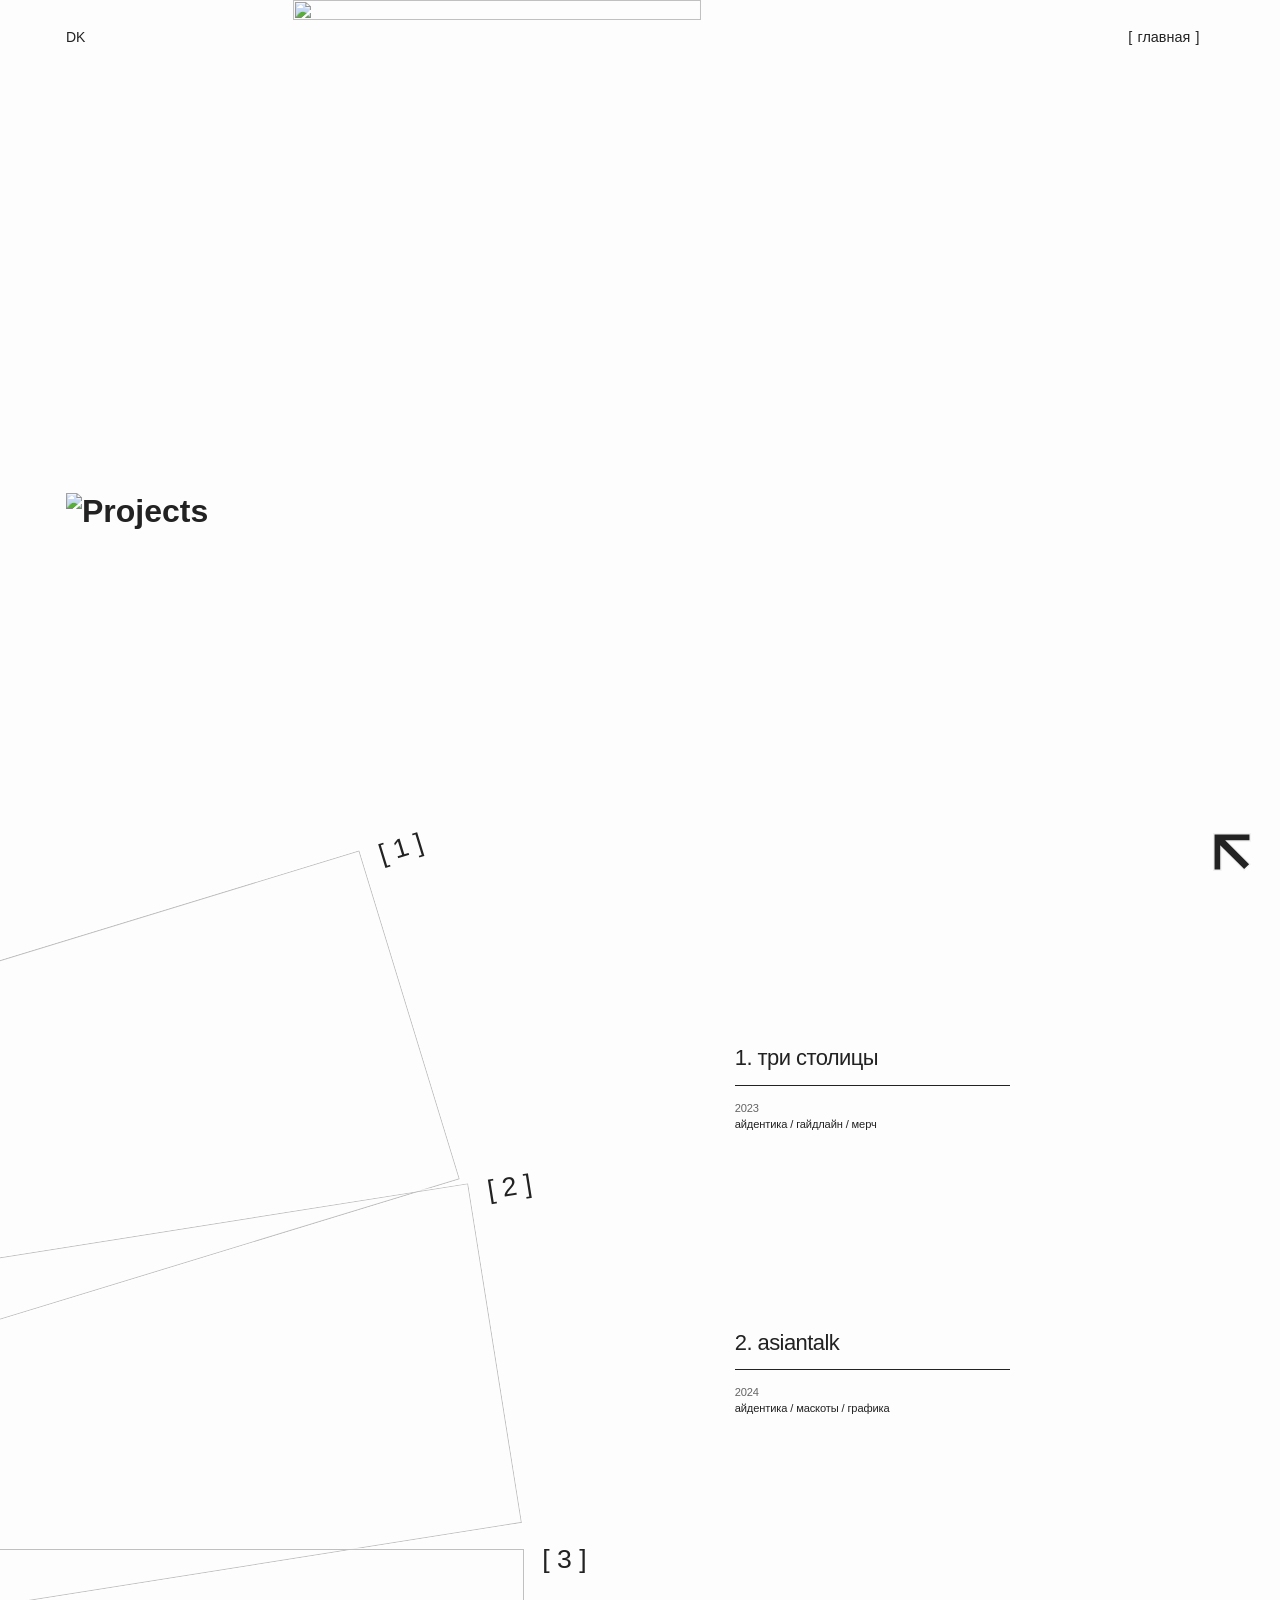
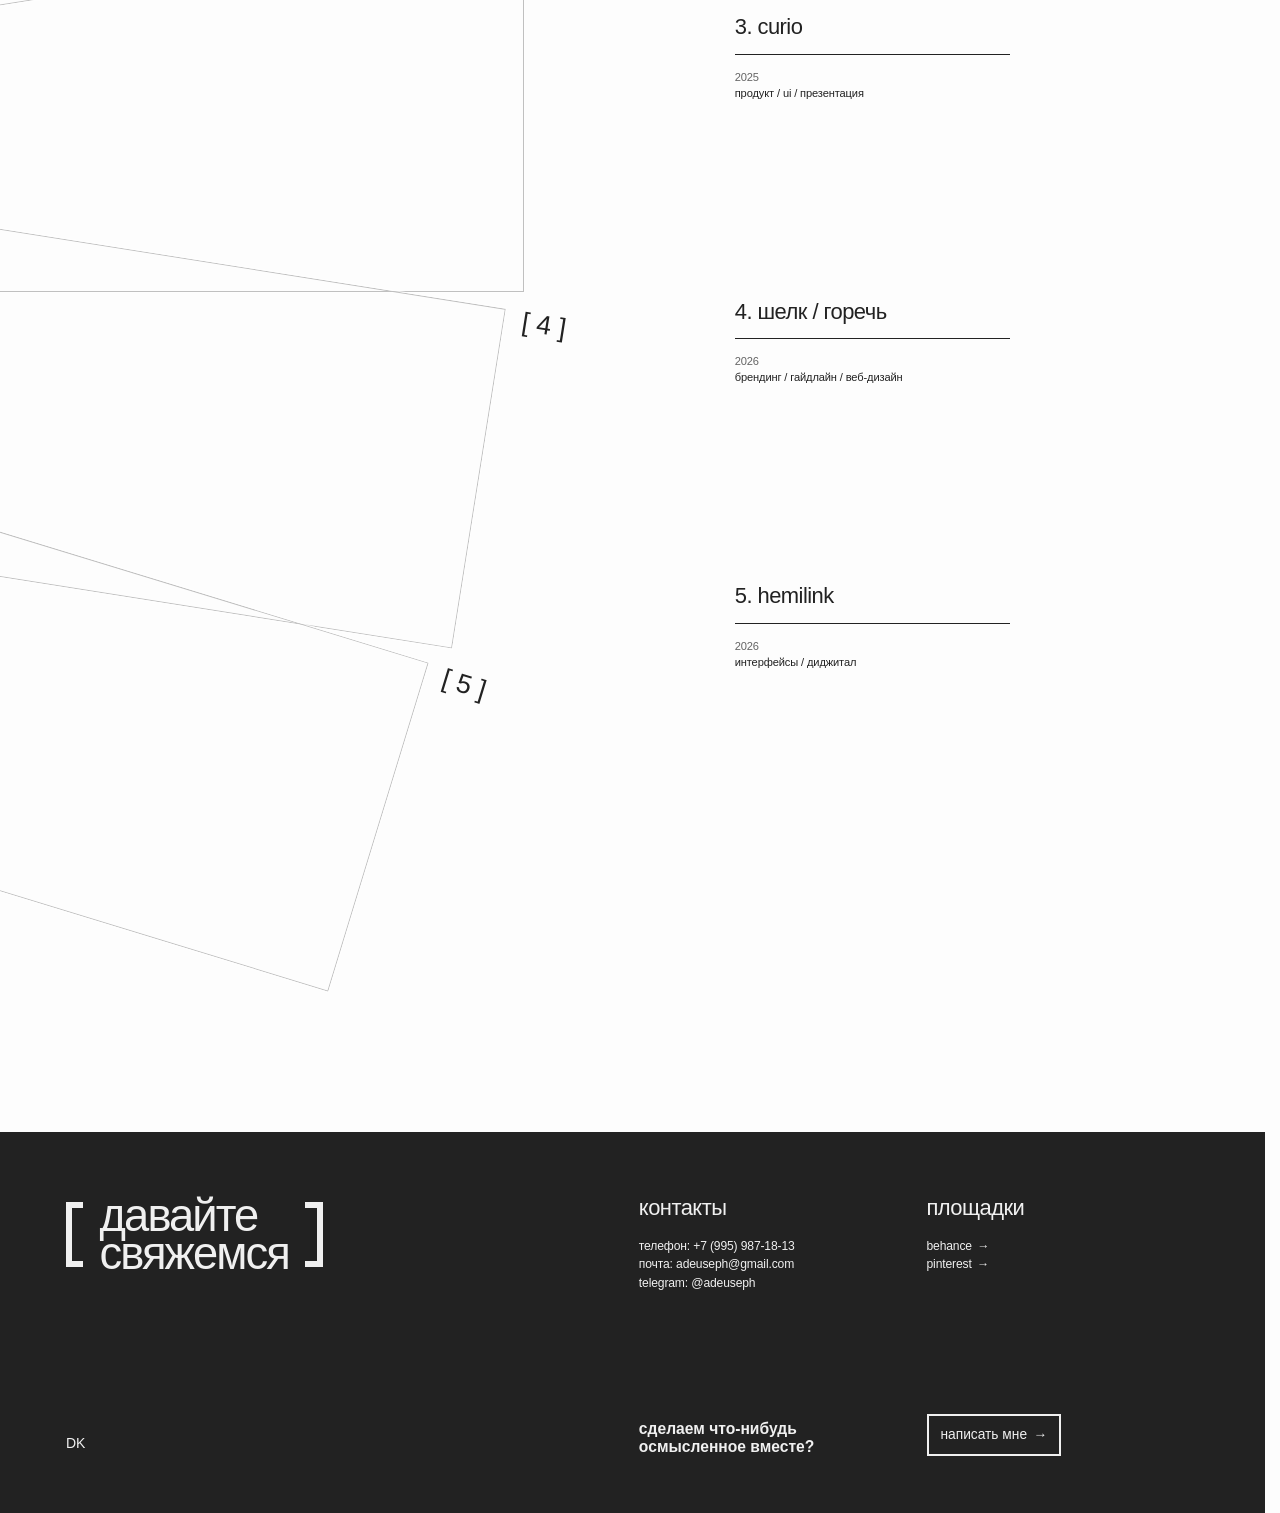
==== projects/index.html @ 337704aa "Add files via upload" ====
<!doctype html>
<html lang="ru">
<head>
  <meta charset="utf-8">
  <meta name="viewport" content="width=device-width, initial-scale=1">
  <meta name="description" content="Избранные проекты Карины: айдентика, брендинг, графика и цифровые интерфейсы.">
  <meta name="theme-color" content="#fdfdfd">
  <title>Проекты — Портфолио DK</title>
  <link rel="icon" type="image/png" sizes="61x61" href="../assets/project-index/arrow.png">
  <link rel="stylesheet" href="../styles.css">
  <link rel="stylesheet" href="../projects.css">
  <script type="module" src="../projects.js"></script>
</head>
<body id="top">
  <header class="site-header layout">
    <span class="monogram" aria-label="DK">DK</span>
    <nav class="site-nav" aria-label="Навигация">
      <a class="brackets" href="../">главная</a>
    </nav>
  </header>

  <main class="layout project-index">
    <header class="project-hero">
      <img class="project-hero-art" src="../assets/project-index/emblem.webp" width="1860" height="1057" alt="">
      <h1 class="project-wordmark" lang="en"><img src="../assets/project-index/wordmark.webp" width="2800" height="386" alt="Projects"></h1>
    </header>

    <ol class="project-showcase" aria-label="Избранные проекты" role="list">
      <li class="project-entry">
        <a class="project-link" href="./three-capitals/" data-project="three-capitals" aria-labelledby="three-capitals-title" aria-describedby="three-capitals-summary">
          <span class="project-fan-window" aria-hidden="true">
            <span class="project-card">
              <img class="project-cover" src="../assets/project-index/three-capitals.webp" width="1800" height="658" alt="">
              <span class="project-number">[ 1 ]</span>
            </span>
          </span>
          <div class="project-summary">
            <h2 id="three-capitals-title" class="project-name">1. три столицы</h2>
            <span class="project-details" id="three-capitals-summary">
              <span class="project-year">2023</span>
              <span class="project-field">айдентика / гайдлайн / мерч</span>
            </span>
          </div>
          <span class="project-direction" aria-hidden="true"></span>
        </a>
      </li>
      <li class="project-entry">
        <a class="project-link" href="./asiantalk/" data-project="asiantalk" aria-labelledby="asiantalk-title" aria-describedby="asiantalk-summary">
          <span class="project-fan-window" aria-hidden="true">
            <span class="project-card">
              <img class="project-cover" src="../assets/project-index/asiantalk.webp" width="1800" height="658" alt="">
              <span class="project-number">[ 2 ]</span>
            </span>
          </span>
          <div class="project-summary">
            <h2 id="asiantalk-title" class="project-name">2. asiantalk</h2>
            <span class="project-details" id="asiantalk-summary">
              <span class="project-year">2024</span>
              <span class="project-field">айдентика / маскоты / графика</span>
            </span>
          </div>
          <span class="project-direction" aria-hidden="true"></span>
        </a>
      </li>
      <li class="project-entry">
        <a class="project-link" href="./curio/" data-project="curio" aria-labelledby="curio-title" aria-describedby="curio-summary">
          <span class="project-fan-window" aria-hidden="true">
            <span class="project-card">
              <img class="project-cover" src="../assets/project-index/curio.webp" width="1800" height="658" alt="">
              <span class="project-number">[ 3 ]</span>
            </span>
          </span>
          <div class="project-summary">
            <h2 id="curio-title" class="project-name">3. curio</h2>
            <span class="project-details" id="curio-summary">
              <span class="project-year">2025</span>
              <span class="project-field">продукт / ui / презентация</span>
            </span>
          </div>
          <span class="project-direction" aria-hidden="true"></span>
        </a>
      </li>
      <li class="project-entry">
        <a class="project-link" href="./silk-bitterness/" data-project="silk-bitterness" aria-labelledby="silk-bitterness-title" aria-describedby="silk-bitterness-summary">
          <span class="project-fan-window" aria-hidden="true">
            <span class="project-card">
              <img class="project-cover" src="../assets/project-index/silk-bitterness.webp" width="1800" height="658" alt="">
              <span class="project-number">[ 4 ]</span>
            </span>
          </span>
          <div class="project-summary">
            <h2 id="silk-bitterness-title" class="project-name">4. шелк / горечь</h2>
            <span class="project-details" id="silk-bitterness-summary">
              <span class="project-year">2026</span>
              <span class="project-field">брендинг / гайдлайн / веб-дизайн</span>
            </span>
          </div>
          <span class="project-direction" aria-hidden="true"></span>
        </a>
      </li>
      <li class="project-entry">
        <a class="project-link" href="./hemilink/" data-project="hemilink" aria-labelledby="hemilink-title" aria-describedby="hemilink-summary">
          <span class="project-fan-window" aria-hidden="true">
            <span class="project-card">
              <img class="project-cover" src="../assets/project-index/hemilink.webp" width="1800" height="658" alt="">
              <span class="project-number">[ 5 ]</span>
            </span>
          </span>
          <div class="project-summary">
            <h2 id="hemilink-title" class="project-name">5. hemilink</h2>
            <span class="project-details" id="hemilink-summary">
              <span class="project-year">2026</span>
              <span class="project-field">интерфейсы / диджитал</span>
            </span>
          </div>
          <span class="project-direction" aria-hidden="true"></span>
        </a>
      </li>
    </ol>
  </main>

  <footer class="site-footer" id="contacts" aria-labelledby="contacts-title">
    <div class="footer-grid layout">
      <h2 class="section-title footer-title brackets" id="contacts-title"><span>давайте<br>свяжемся</span></h2>
      <section class="footer-contacts" aria-labelledby="contact-links-title">
        <h3 id="contact-links-title">контакты</h3>
        <address>
          <a href="tel:+79959871813">телефон: +7 (995) 987-18-13</a>
          <a href="mailto:adeuseph@gmail.com">почта: adeuseph@gmail.com</a>
          <a href="https://t.me/adeuseph">telegram: @adeuseph</a>
        </address>
      </section>
      <section class="footer-socials" aria-labelledby="socials-title">
        <h3 id="socials-title">площадки</h3>
        <ul role="list">
          <li><a data-social="behance" href="https://www.behance.net/adeuseph">behance <span aria-hidden="true">→</span></a></li>
          <li><a data-social="pinterest" href="https://pin.it/48J7CVBKO">pinterest <span aria-hidden="true">→</span></a></li>
        </ul>
      </section>
      <a class="monogram footer-monogram" href="#top" aria-label="DK, наверх">DK</a>
      <p class="footer-invite">сделаем что-нибудь<br>осмысленное вместе?</p>
      <a class="contact-button" href="mailto:adeuseph@gmail.com" data-contact-open><span>написать мне <span aria-hidden="true">→</span></span></a>
    </div>
  </footer>

  <a class="back-to-top" href="#top" aria-label="Наверх" title="Наверх"></a>

  <dialog class="contact-dialog" id="contact-dialog" aria-labelledby="dialog-title">
    <form method="dialog" class="dialog-dismiss">
      <button type="submit" aria-label="Закрыть форму" autofocus>×</button>
    </form>
    <h2 class="section-title brackets" id="dialog-title">напишите мне</h2>
    <p>Оставьте почту или другой контакт, чтобы я могла ответить.</p>
    <form class="contact-form">
      <label>Имя <input type="text" name="name" autocomplete="name" maxlength="100"></label>
      <label>Почта или другой контакт <input type="text" name="contact" required pattern=".*\S.*" maxlength="150" placeholder="Email, Telegram или телефон"></label>
      <label>Сообщение <textarea name="message" rows="3" maxlength="1500"></textarea></label>
      <button type="submit" class="form-submit brackets">открыть письмо</button>
      <p class="form-note">Форма составит письмо для&nbsp;отправки через&nbsp;вашу почту.</p>
    </form>
  </dialog>

  <dialog class="contact-dialog project-preview" id="project-preview" aria-labelledby="project-preview-title">
    <form method="dialog" class="dialog-dismiss">
      <button type="submit" aria-label="Закрыть окно">×</button>
    </form>
    <h2 class="section-title" id="project-preview-title">Проект</h2>
    <p class="project-preview-details"></p>
    <p class="form-note">Страница проекта готовится.</p>
  </dialog>
</body>
</html>
---- styles.css ----
@font-face {
  font-family: "Archivo Black";
  src: url("./assets/archivo-black.woff2") format("woff2");
  font-style: normal;
  font-weight: 400;
  font-display: swap;
}

@font-face {
  font-family: "Wix Madefor Display";
  src: url("./assets/wix-latin.woff2") format("woff2");
  font-style: normal;
  font-weight: 400 800;
  font-display: swap;
}

@font-face {
  font-family: "Wix Madefor Display";
  src: url("./assets/wix-cyrillic.woff2") format("woff2");
  font-style: normal;
  font-weight: 400 800;
  font-display: swap;
  unicode-range: U+0301, U+0400-045F, U+0490-0491, U+04B0-04B1, U+2116;
}

@font-face {
  font-family: "Handil Pro";
  src: url("./assets/handil-pro-medium.otf") format("opentype");
  font-style: normal;
  font-weight: 500;
  font-display: swap;
}

:root {
  color-scheme: light;
  --paper: #fdfdfd;
  --ink: #222222;
  --blue: #234dce;
  --blue-pressed: #142b80;
  --display: "Handil Pro", "Wix Madefor Display", Arial, sans-serif;
  --body: "Wix Madefor Display", Arial, sans-serif;
  --archivo: "Archivo Black", "Arial Black", sans-serif;
  font-family: var(--body);
  color: var(--ink);
  background: var(--paper);
}

*, *::before, *::after { box-sizing: border-box; }
html { scroll-behavior: smooth; scrollbar-gutter: stable; }
body { margin: 0; overflow-x: clip; }
main { --copy-size-reduction: 1px; }
[hidden] { display: none !important; }
a { color: inherit; text-decoration: none; }
button, input, textarea { font: inherit; }
button { cursor: pointer; }
p, figure, h1, h2, h3, ul { margin: 0; }
ul { list-style: none; padding: 0; }
img { max-width: 100%; }
:focus-visible { outline: 2px solid var(--blue); outline-offset: 5px; }
::selection { color: var(--ink); background: #cbd8ff; }

.visually-hidden {
  position: absolute;
  width: 1px;
  height: 1px;
  overflow: hidden;
  clip-path: inset(50%);
  white-space: nowrap;
}

.layout {
  width: min(89.6%, 1500px);
  margin-inline: auto;
  container-type: inline-size;
}

.site-header {
  position: relative;
  z-index: 2;
  display: flex;
  align-items: center;
  justify-content: space-between;
  padding-block: 17px;
}

.monogram, .hero-caption { font: 400 0.875rem/1 var(--archivo); }
.monogram { display: inline-flex; align-items: center; min-height: 40px; }
.site-nav { display: flex; gap: clamp(12px, 2.1vw, 33px); }
.site-nav a {
  display: inline-flex;
  align-items: center;
  min-height: 40px;
  font: 500 0.9rem/1 var(--display);
}

.brackets {
  --bracket-gap: 0.36em;
  display: inline-flex;
  align-items: center;
  gap: var(--bracket-gap);
}

.brackets::before { content: "["; }
.brackets::after { content: "]"; }

.hero {
  position: relative;
  isolation: isolate;
  margin-top: max(32px, calc(12.65cqw - 74px));
}

.hero-caption { position: relative; font-size: 1.0625rem; margin-bottom: 0.38em; }
.wordmark {
  position: relative;
  width: 85.5%;
  aspect-ratio: 2.045;
  font-weight: 400;
}

.wordmark canvas {
  position: absolute;
  inset: 0;
  display: block;
  width: 100%;
  height: 100%;
  opacity: 0;
  pointer-events: none;
  transition: opacity 460ms ease-out;
}

.wordmark.is-revealed canvas { opacity: 1; transition-duration: 190ms; }
.wordmark-image { display: block; width: 100%; height: 100%; }

.hero-art {
  position: absolute;
  z-index: -1;
  top: -14.1cqw;
  left: 36.5%;
  width: 65.2%;
  max-width: none;
  height: auto;
  pointer-events: none;
}

.about { margin-top: 11.65cqw; scroll-margin-top: 24px; }
.section-title {
  font: 500 clamp(2rem, 4cqw, 4.1rem)/0.98 var(--display);
  letter-spacing: -0.042em;
}

.about-grid {
  --hello-width: clamp(5.3rem, 9.3cqw, 8rem);
  --hello-gap: 0.2rem;
  display: grid;
  grid-template-columns: minmax(0, 54%) minmax(0, 1fr);
  gap: 5%;
  margin-top: 5.1cqw;
}

.credentials {
  display: grid;
  grid-template-columns: repeat(2, minmax(0, 1fr));
  align-items: start;
  align-content: start;
  gap: 3.95cqw 1.4cqw;
  padding: calc(var(--hello-width) * 118 / 320 + var(--hello-gap)) 0 0 2.9cqw;
}

.credential {
  display: grid;
  grid-template-columns: 4.4cqw minmax(0, 1fr);
  align-items: center;
  gap: 1.25cqw;
}
.credential h3, .profile h3, .footer-grid h3, .project-name, .case-subheading {
  font: 500 clamp(1.06rem, 1.94cqw, 1.85rem)/1.04 var(--display);
  letter-spacing: -0.025em;
}
.credential p, .credential ul, .profile-copy, .projects p, .footer-contacts address, .footer-socials ul, .project-details, .case-copy {
  font-size: calc(clamp(0.75rem, 1.07cqw, 1rem) - var(--copy-size-reduction, 0px));
  line-height: 1.2;
  letter-spacing: -0.012em;
  font-weight: 500;
}

.credential h3 + * { margin-top: 0.62em; }
.credential p + p, .profile-copy p + p { margin-top: 0.68em; }
.dates, .project-year { color: #646464; }
.credential-icon {
  display: block;
  width: 100%;
  height: auto;
  aspect-ratio: 1;
  object-fit: contain;
}

.profile { min-width: 0; }
.hello {
  display: block;
  width: var(--hello-width);
  height: auto;
  margin-bottom: var(--hello-gap);
}
.profile-copy { max-width: 27cqw; margin-top: 0.62em; }
.profile-visual {
  position: relative;
  width: 78%;
  margin-top: 1.75cqw;
  padding-bottom: 6cqw;
}

.portrait { display: block; width: 75%; height: auto; }
.portrait-mark {
  position: absolute;
  right: 0;
  bottom: 0;
  width: 52%;
  height: auto;
}

.projects {
  margin-top: 5.3cqw;
  padding-bottom: 11.5cqw;
  scroll-margin-top: 24px;
}

.projects-link {
  display: inline-block;
  width: 7.1em;
  max-width: 100%;
  vertical-align: top;
}
.projects-label { display: block; width: 100%; height: auto; }
.projects p { max-width: 33cqw; margin-top: 1.2cqw; }

.site-footer {
  --footer-ink: #f0f0f0;
  background: var(--ink);
  color: var(--footer-ink);
}
.footer-grid {
  display: grid;
  grid-template-columns: 2.045fr 1fr 1fr;
  align-items: start;
  column-gap: 1.15cqw;
  row-gap: 9.5cqw;
  padding-block: 5.1cqw 4.5cqw;
}

.footer-title { justify-self: start; line-height: 0.83; }
.footer-title::before, .footer-title::after {
  content: "";
  flex: none;
  width: 0.38em;
  height: 1.43em;
  border: 0.14em solid currentColor;
}
.footer-title::before { border-right-width: 0; }
.footer-title::after { border-left-width: 0; }
.footer-grid h3 { margin-bottom: 0.75em; }
.footer-contacts address { font-style: normal; }
.footer-contacts a, .footer-socials a { display: block; width: fit-content; padding-block: 2px; }
.footer-socials a span { margin-left: 0.15em; }
.footer-invite { align-self: end; font: 600 clamp(0.95rem, 1.38cqw, 1.35rem)/1.14 var(--body); }
.footer-monogram { align-self: end; min-height: 25px; }
.contact-button {
  display: inline-flex;
  align-items: center;
  justify-self: start;
  min-height: 42px;
  border: 2px solid currentColor;
  padding: 0.55em 0.87em;
  font: 500 clamp(0.86rem, 1.2cqw, 1.1rem)/1 var(--display);
  transition: background 150ms ease, color 150ms ease;
}
.contact-button span span { margin-left: 0.2em; }
.site-footer :focus-visible { outline-color: #b8c7ff; }

.back-to-top {
  position: fixed;
  right: calc(clamp(0.75rem, 2vw, 1.5rem) + env(safe-area-inset-right, 0px));
  bottom: calc(clamp(0.75rem, 2vw, 1.5rem) + env(safe-area-inset-bottom, 0px));
  z-index: 3;
  display: grid;
  place-items: center;
  width: 3rem;
  height: 3rem;
  color: var(--ink);
}

.back-to-top::before, .back-to-top::after {
  content: "";
  grid-area: 1 / 1;
  width: clamp(1.95rem, 3vw, 2.375rem);
  aspect-ratio: 1;
  transform: rotate(0.5turn);
}
.back-to-top::before {
  background: #f0f0f0;
  clip-path: polygon(0 18%, 18% 0, 77% 59%, 77% 0, 100% 0, 100% 100%, 0 100%, 0 77%, 59% 77%);
}
.back-to-top::after {
  background: currentColor;
  clip-path: polygon(5% 18%, 18% 5%, 81% 68%, 81% 4%, 96% 4%, 96% 96%, 4% 96%, 4% 81%, 68% 81%);
}

.contact-dialog {
  width: min(100% - 2rem, 31rem);
  max-height: 90dvh;
  margin: auto;
  padding: clamp(1.25rem, 5vw, 2.25rem);
  color: var(--ink);
  background: var(--paper);
  border: 1px solid var(--ink);
}
.contact-dialog::backdrop { background: rgb(15 19 28 / 59%); }
body:has(.contact-dialog[open]) { overflow: hidden; }
.contact-dialog .section-title { font-size: clamp(1.65rem, 5vw, 2.2rem); padding-right: 2rem; }
.contact-dialog > p { margin-top: 0.75rem; }
.dialog-dismiss { position: absolute; top: 0.55rem; right: 0.55rem; }
.dialog-dismiss button {
  width: 42px;
  height: 42px;
  border: none;
  background: transparent;
  color: inherit;
  font-size: 1.7rem;
}
.contact-form { display: grid; gap: 0.9rem; margin-top: 1.35rem; }
.contact-form label { display: grid; gap: 0.35rem; font-weight: 650; }
.contact-form input, .contact-form textarea {
  width: 100%;
  padding: 0.65rem 0.7rem;
  border: 1px solid #777d87;
  border-radius: 0;
  color: inherit;
  background: white;
  font-weight: 500;
  font-size: 1rem;
}
.contact-form textarea { resize: vertical; }
.contact-form ::placeholder { color: var(--ink); opacity: 1; }
.form-submit {
  justify-self: start;
  border: 1px solid var(--ink);
  background: var(--ink);
  color: #fff;
  padding: 0.7rem 0.85rem;
  font-weight: 750;
}
.form-note { font-size: 0.86rem; }

@media (hover: hover) {
  .site-nav a:hover, .back-to-top:hover, .dialog-dismiss button:hover { color: var(--blue); }
  .projects-link:hover .projects-label { filter: url("./assets/project-label-colors.svg#hover"); }
  .site-footer a:not(.contact-button):hover { color: #c6d4fb; }
  .footer-contacts a:hover, .footer-socials a:hover { text-decoration: underline; }
  .contact-button:hover {
    background-color: var(--footer-ink);
    border-color: var(--footer-ink);
    color: var(--ink);
  }
  .form-submit:hover { background-color: var(--blue); border-color: var(--blue); }
}

.site-nav a:active, .back-to-top:active, .dialog-dismiss button:active { color: var(--blue-pressed); }
.projects-link:active .projects-label { filter: url("./assets/project-label-colors.svg#active"); }
.site-footer a:not(.contact-button):active { color: #98b3fa; }
.contact-button:active {
  background-color: #a9bff7;
  border-color: #a9bff7;
  color: var(--ink);
  transition-duration: 0s;
}
.form-submit:active { background-color: var(--blue-pressed); border-color: var(--blue-pressed); }

@media (forced-colors: active) {
  .back-to-top::before { background: Canvas; forced-color-adjust: none; }
  .back-to-top::after { background: LinkText; forced-color-adjust: none; }
}

@media (max-width: 900px) {
  .about-grid { grid-template-columns: minmax(0, 55%) minmax(0, 1fr); gap: 4%; }
  .credentials { padding-left: 0; gap: 4cqw 2cqw; }
  .profile-copy { max-width: 100%; }
  .profile-visual { width: 95%; }
  .projects p { max-width: 60%; }
}

@media (max-width: 680px) {
  .layout { width: calc(100% - 2.5rem); }
  .site-header { padding-block: 8px; gap: 0.55rem; }
  .site-nav { gap: clamp(0.36rem, 2.4vw, 1rem); }
  .site-nav a { --bracket-gap: 0.25em; min-height: 44px; white-space: nowrap; font-size: clamp(0.68rem, 3.25vw, 0.9rem); }
  .hero { margin-top: clamp(2.5rem, 12cqw, 4.8rem); }
  .monogram { font-size: 0.78rem; }
  .hero-caption { font-size: 0.97rem; }
  .wordmark { width: 100%; }
  .hero-art { top: -10cqw; left: 40%; width: 67%; }
  .about { margin-top: 17cqw; }
  .section-title { font-size: clamp(2rem, 8.8cqw, 3.25rem); }
  .about-grid { grid-template-columns: 1fr; gap: 3rem; margin-top: 2rem; }
  .profile { grid-row: 1; }
  .profile h3, .credential h3, .footer-grid h3, .project-name, .case-subheading { font-size: 1.22rem; }
  .profile-copy, .projects p { font-size: calc(1rem - var(--copy-size-reduction, 0px)); line-height: 1.34; }
  .profile-copy { margin-top: 1rem; max-width: 35ch; }
  .profile-visual { width: min(92%, 22rem); margin-top: 1.2rem; padding-bottom: 11cqw; }
  .credentials { grid-template-columns: repeat(2, minmax(0, 1fr)); padding: 0; gap: 1.9rem 0.95rem; }
  .credential { grid-template-columns: 3.25rem minmax(0, 1fr); gap: 0.75rem; }
  .credential p, .credential ul, .footer-contacts address, .footer-socials ul, .project-details, .case-copy {
    font-size: calc(0.875rem - var(--copy-size-reduction, 0px));
    line-height: 1.27;
  }
  .projects { margin-top: 3.5rem; padding-bottom: 4rem; }
  .projects p { max-width: 38ch; margin-top: 0.9rem; }
  .footer-grid {
    grid-template-columns: minmax(0, 1.25fr) minmax(0, 0.75fr);
    gap: 1.75rem 0.8rem;
    padding-block: 2.5rem 1.7rem;
  }
  .footer-title, .footer-invite { grid-column: 1 / -1; }
  .footer-invite { grid-row: 3; }
  .contact-button { grid-row: 4; grid-column: 1 / -1; min-height: 44px; }
  .footer-monogram { grid-row: 5; }
  .footer-contacts a { overflow-wrap: anywhere; }
  .footer-contacts a, .footer-socials a { padding-block: 4px; }
}

@media (max-width: 520px) {
  .credentials { grid-template-columns: minmax(0, 1fr); }
}

@media (max-width: 350px) {
  .layout { width: calc(100% - 1.75rem); }
}

@media (prefers-reduced-motion: reduce) {
  html { scroll-behavior: auto; }
  *, *::before, *::after { transition-duration: 0s !important; }
}
---- projects.css ----
.project-index {
  padding-bottom: 9.25cqw;
}

.project-hero {
  position: relative;
  display: grid;
  grid-template-columns: repeat(12, minmax(0, 1fr));
  column-gap: 1.15cqw;
  padding-top: max(7rem, calc(43.5cqw - 74px));
}

.project-wordmark {
  position: relative;
  grid-column: 1 / span 10;
}

.project-wordmark img {
  display: block;
  width: 100%;
  height: auto;
}

.project-hero-art {
  position: absolute;
  top: -74px;
  left: 50%;
  width: 60%;
  height: auto;
  transform: translateX(-50%);
  pointer-events: none;
}

.project-showcase {
  --cover-ratio: 3828 / 1400;
  position: relative;
  isolation: isolate;
  display: grid;
  align-content: start;
  margin: 16.8cqw 0 0;
  list-style: none;
}

.project-entry {
  min-width: 0;
}

.project-entry:nth-child(1) {
  --card-top: 2%;
  --card-right: 45.5%;
  --card-angle: -17deg;
}

.project-entry:nth-child(2) {
  --card-top: 20.5%;
  --card-right: 29.3%;
  --card-angle: -9deg;
}

.project-entry:nth-child(3) {
  --card-top: 40.8%;
  --card-right: 21%;
  --card-angle: 0deg;
}

.project-entry:nth-child(4) {
  --card-top: 60.8%;
  --card-right: 23.7%;
  --card-angle: 9deg;
}

.project-entry:nth-child(5) {
  --card-top: 80.5%;
  --card-right: 35.2%;
  --card-angle: 17deg;
}

.project-link {
  display: grid;
  grid-template-columns: minmax(0, 1fr) auto;
  align-items: end;
  gap: 4.8cqw;
  min-height: 9cqw;
}

.project-fan-window {
  position: absolute;
  inset: 0 auto 0 var(--fan-left);
  width: calc(53% - var(--fan-left));
  overflow: clip;
  pointer-events: none;
}

.project-card {
  position: absolute;
  top: var(--card-top);
  right: var(--card-right);
  display: block;
  width: calc(var(--cover-height) * var(--cover-ratio));
  height: var(--cover-height);
  transform: translateX(var(--card-pull, 0px)) rotate(var(--card-angle));
  transform-origin: top right;
  transition: transform 260ms cubic-bezier(0.22, 0.68, 0.28, 1);
  pointer-events: auto;
}

.project-cover {
  position: absolute;
  inset: 0;
  display: block;
  width: 100%;
  height: 100%;
  border: 1px solid rgb(255 255 255 / 75%);
  object-fit: cover;
  filter: var(--cover-filter, none);
  transition: filter 220ms ease;
}

.project-number {
  position: absolute;
  top: -0.06em;
  left: calc(100% + 1.5cqw);
  font: 500 clamp(1rem, 2.35cqw, 2rem)/1 var(--display);
  color: var(--ink);
  white-space: nowrap;
  pointer-events: none;
}

.project-name {
  padding-bottom: 1.3cqw;
  border-bottom: 1px solid var(--ink);
}

.project-details {
  display: grid;
  gap: 0.24em;
  margin-top: 1.42cqw;
  color: var(--ink);
}

.project-direction {
  display: block;
  width: clamp(1.35rem, 3.4cqw, 3.25rem);
  aspect-ratio: 1;
  margin-bottom: 0.23rem;
  background: url("./assets/project-index/arrow.png") center / contain no-repeat;
  filter: var(--project-arrow-filter, none);
}

.project-link:is(:focus-visible, :active) {
  --project-arrow-filter: url("./assets/project-label-colors.svg#hover");
  --card-pull: clamp(0.75rem, 2.6cqw, 2.35rem);
  --cover-filter: none;
  color: var(--blue);
}

.project-link:active {
  --project-arrow-filter: url("./assets/project-label-colors.svg#active");
  color: var(--blue-pressed);
}

.project-link:is(:focus-visible, :active) .project-fan-window {
  z-index: 1;
}

.project-showcase:has(.project-link:is(:focus-visible, :active)) {
  --cover-filter: brightness(0.78) saturate(0.84);
}

@media (hover: hover) {
  .project-showcase:has(.project-link:hover) {
    --cover-filter: brightness(0.78) saturate(0.84);
  }
  .project-link:hover {
    --card-pull: clamp(0.75rem, 2.6cqw, 2.35rem);
    --cover-filter: none;
  }
  .project-link:hover:not(:active) {
    --project-arrow-filter: url("./assets/project-label-colors.svg#hover");
    color: var(--blue);
  }
  .project-link:hover .project-fan-window { z-index: 2; }
}

@media (width > 760px) {
  .project-showcase {
    --showcase-height: max(200svh, 105cqw, 80vw);
    --fan-left: calc((100cqw - 100vw) / 2);
    --cover-height: calc(var(--showcase-height) * 0.192);
    min-height: var(--showcase-height);
    grid-auto-rows: minmax(min-content, 1fr);
    align-content: stretch;
    align-items: start;
    padding: calc(var(--showcase-height) * 0.13) 8.5% calc(var(--showcase-height) * 0.08) 59%;
  }

  .project-link { min-height: 0; }
}

@media (max-width: 760px) {
  .project-index { padding-bottom: 4.5rem; }
  .project-hero { padding-top: max(5.75rem, 27cqw); }
  .project-wordmark {
    grid-column: 1 / -1;
    width: 95%;
  }
  .project-hero-art { top: -60px; width: 62%; }
  .project-showcase {
    grid-template-columns: repeat(2, minmax(0, 1fr));
    gap: 2.15rem 1.4rem;
    min-height: 0;
    margin-top: clamp(2.75rem, 11cqw, 5.5rem);
    padding: 0;
  }
  .project-link { gap: 0.75rem; }
  .project-fan-window {
    position: static;
    grid-column: 1 / -1;
    width: auto;
    overflow: visible;
    pointer-events: auto;
  }
  .project-card {
    position: relative;
    inset: auto;
    width: 100%;
    height: auto;
    aspect-ratio: var(--cover-ratio);
    transform: none;
  }
  .project-number {
    inset: 0.5rem auto auto 0.6rem;
    padding: 0.15em 0.27em;
    background: var(--paper);
    font-size: 0.95rem;
  }
  .project-name { padding-bottom: 0.55rem; }
  .project-details { margin-top: 0.55rem; }
  .project-direction { width: 1.45rem; }
}

@media (max-width: 520px) {
  .project-showcase { grid-template-columns: minmax(0, 1fr); }
}
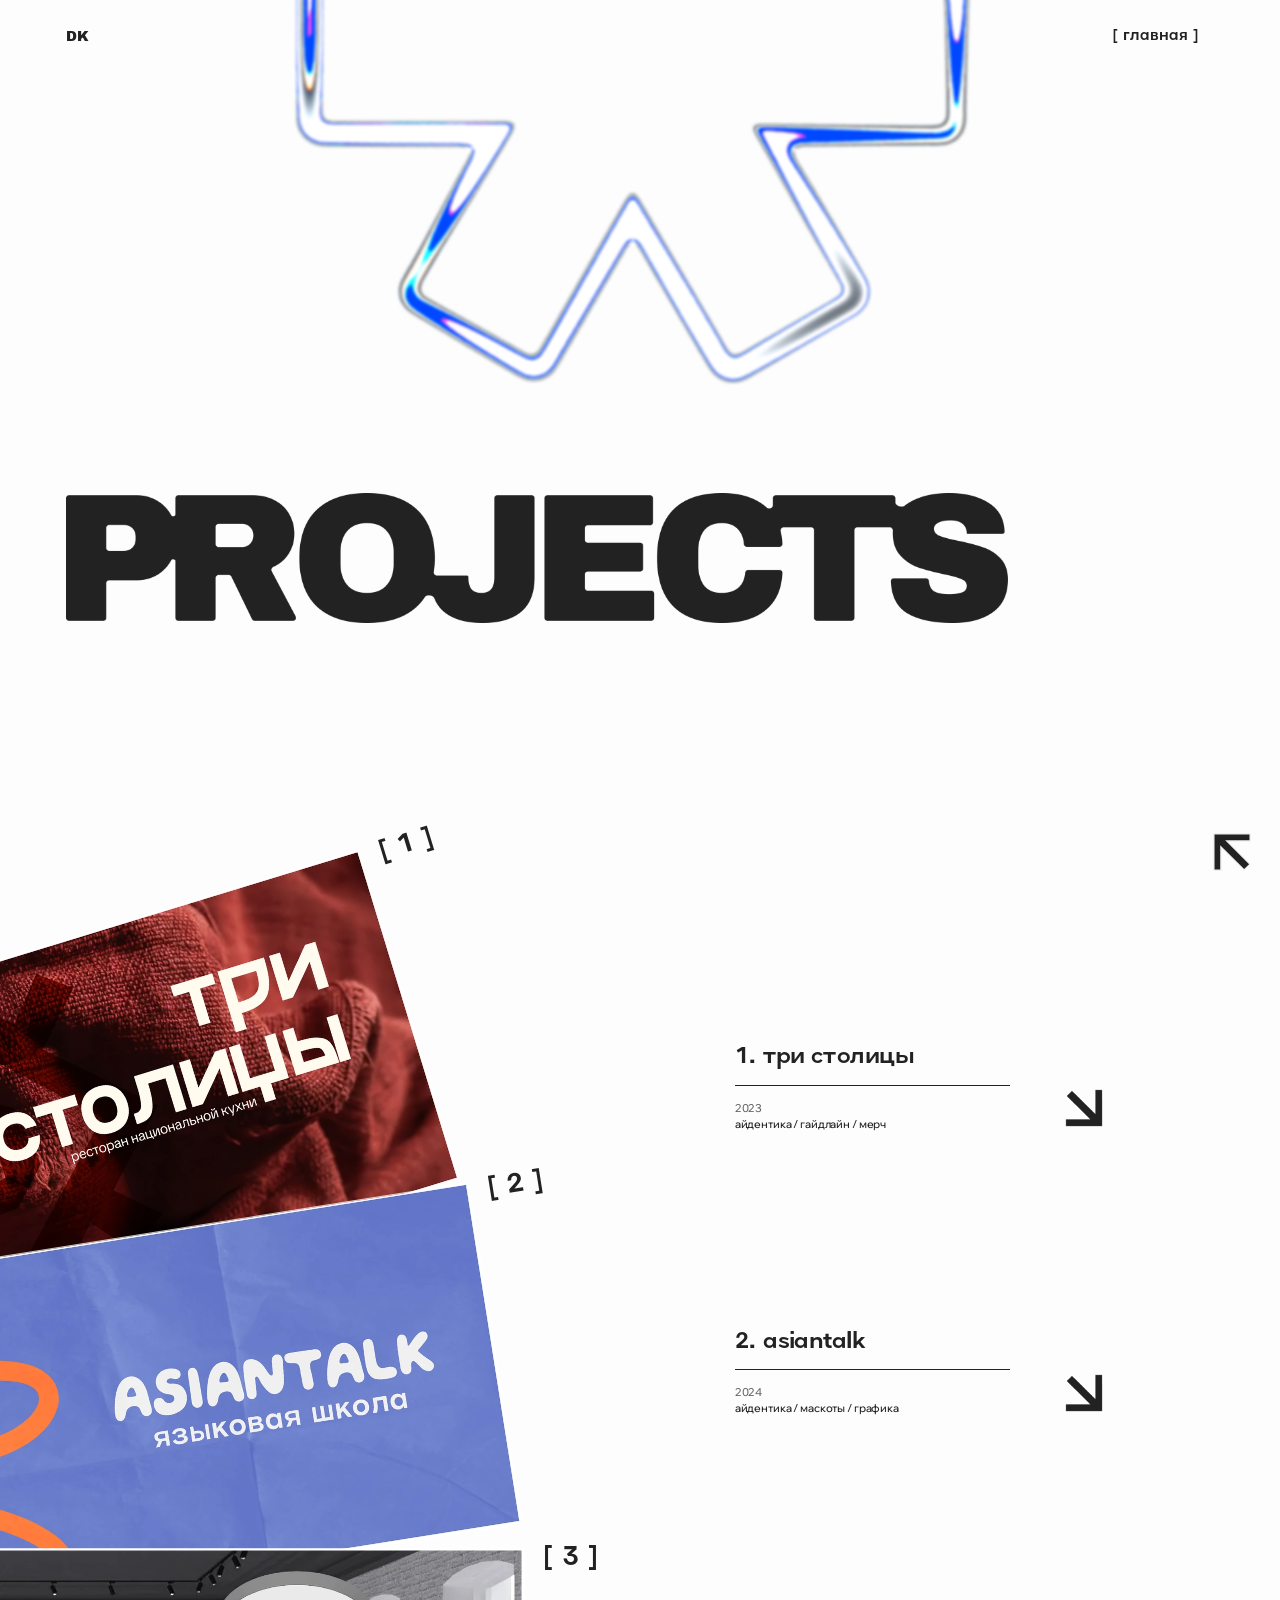
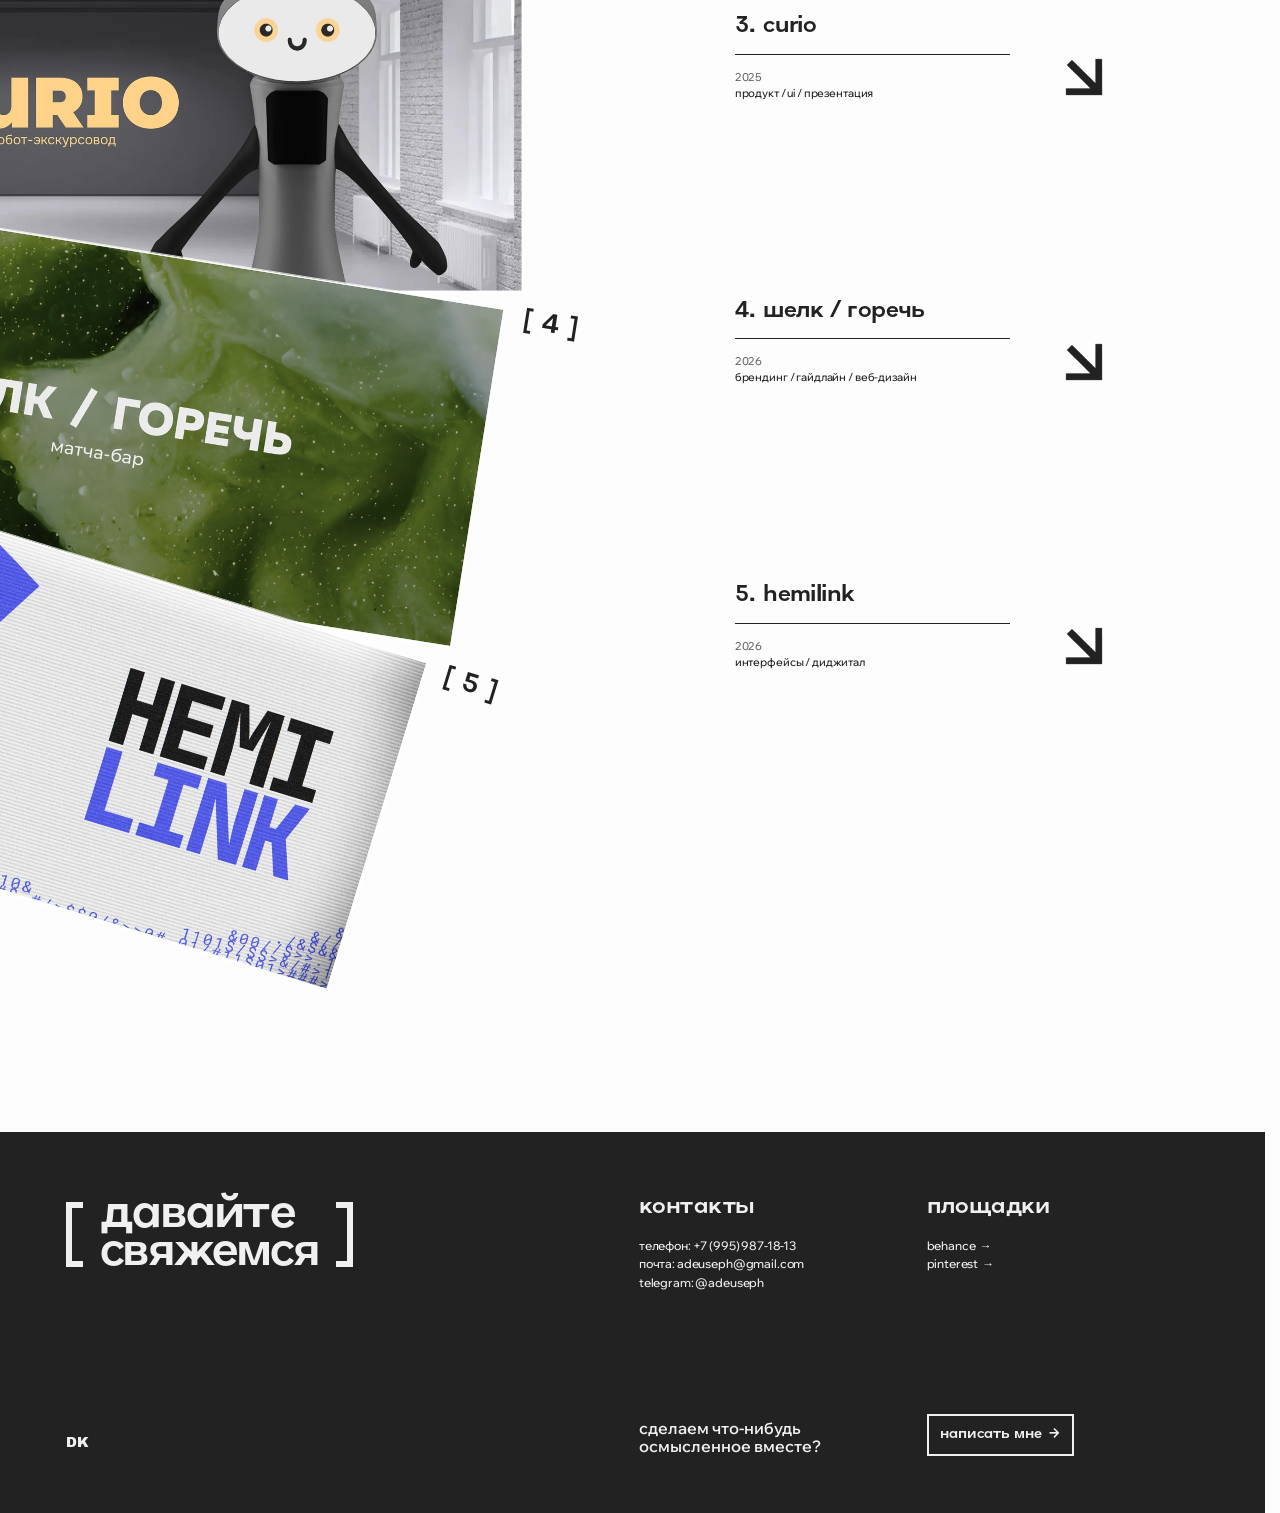
==== commit e8b273a3: "Update index.html" ====
--- a/projects/index.html
+++ b/projects/index.html
@@ -3,9 +3,9 @@
 <head>
   <meta charset="utf-8">
   <meta name="viewport" content="width=device-width, initial-scale=1">
-  <meta name="description" content="Избранные проекты Карины: айдентика, брендинг, графика и цифровые интерфейсы.">
+  <meta name="description" content="Проекты с айдентикой, брендингом, графикой и цифровыми интерфейсами. Самые лучшие!">
   <meta name="theme-color" content="#fdfdfd">
-  <title>Проекты — Портфолио DK</title>
+  <title>DK // Проекты</title>
   <link rel="icon" type="image/png" sizes="61x61" href="../assets/project-index/arrow.png">
   <link rel="stylesheet" href="../styles.css">
   <link rel="stylesheet" href="../projects.css">
